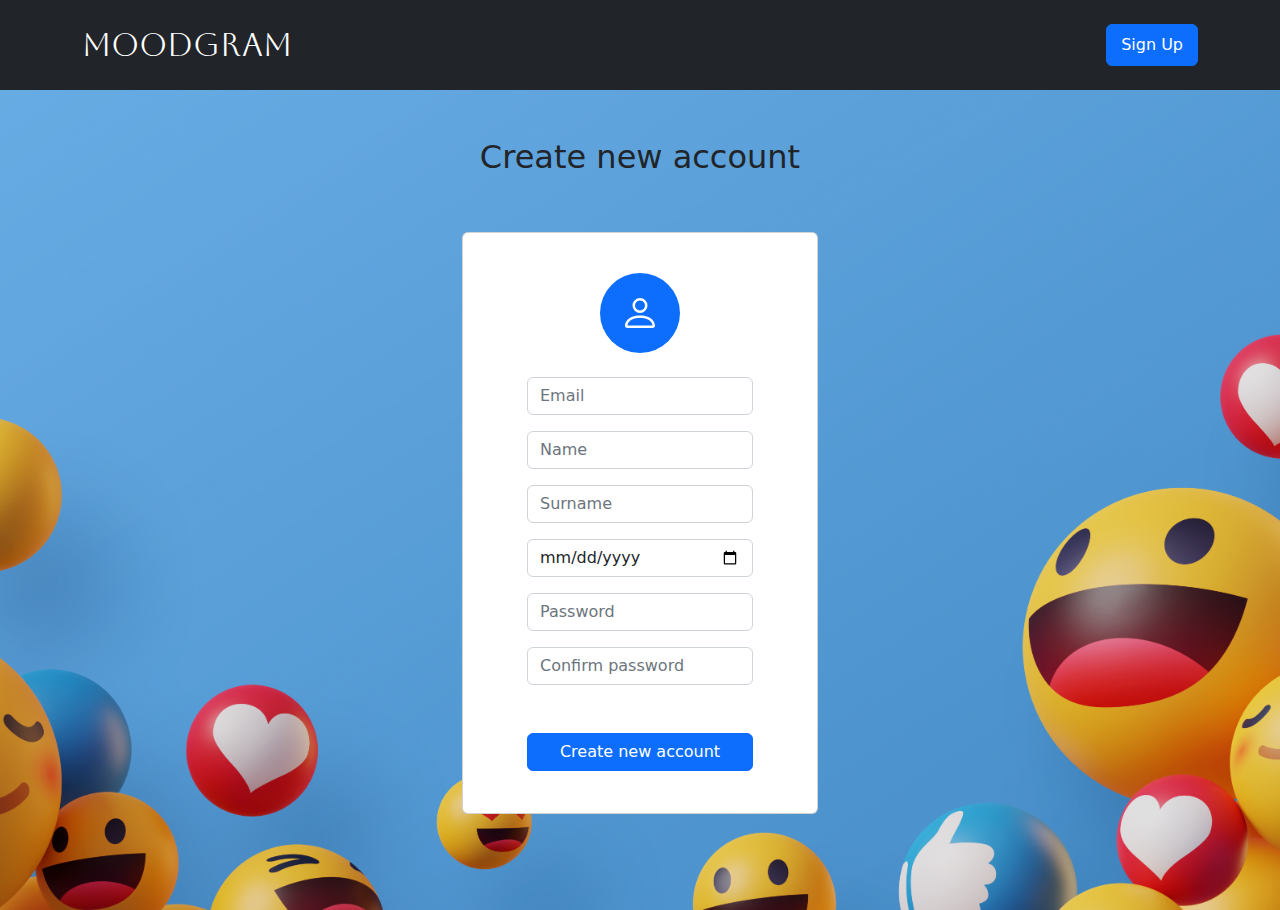
==== WebPages/register.html @ ae159cf2 "FrontEnd done" ====
<!DOCTYPE html>
<html lang="en">

<head>
    <meta charset="utf-8">
    <meta name="viewport" content="width=device-width, initial-scale=1.0, shrink-to-fit=no">
    <title>dashboardpost</title>
    <link rel="stylesheet" href="../assets/bootstrap/css/bootstrap.min.css?h=025df1ec88740cad5ff14bb3380da6dd">
    <link rel="stylesheet" href="https://fonts.googleapis.com/css?family=Abel&amp;display=swap">
    <link rel="stylesheet" href="https://fonts.googleapis.com/css?family=Aboreto&amp;display=swap">
    <link rel="stylesheet" href="https://fonts.googleapis.com/css?family=Poppins&amp;display=swap">
    <link rel="stylesheet" href="../assets/css/animate.min.css?h=5512c3e92e3931978c9ddcc7dbeed22b">
    <link rel="stylesheet" href="../assets/css/navbarStyle.css?h=befd8a398792e305b7ffd4a176b5b585">
    <link rel="stylesheet" href="../assets/css/searchBarAnimation.css?h=705ee09c845e6a0566bbf75e428a898f">
    <link rel="stylesheet" href="../assets/css/styles.css?h=398dee27db98ce7d017f9be833b45a5a">
</head>

<body id="hero">
    <nav class="navbar navbar-dark navbar-expand-md bg-dark py-3">
        <div class="container"><a class="navbar-brand d-flex align-items-center" href="index.html" style="font-family: Aboreto, serif;"><span class="fs-2">MoodGram</span></a><button data-bs-toggle="collapse" class="navbar-toggler" data-bs-target="#navcol-5"><span class="visually-hidden">Toggle navigation</span><span class="navbar-toggler-icon"></span></button>
            <div class="collapse navbar-collapse" id="navcol-5">
                <ul class="navbar-nav ms-auto" style="height: 4px;"></ul><a class="btn btn-primary ms-md-2" role="button" data-bss-hover-animate="pulse" href="register.html" style="padding: 8px 14px;">Sign Up</a>
            </div>
        </div>
    </nav>
    <section class="position-relative py-4 py-xl-5">
        <div class="container">
            <div class="row mb-5">
                <div class="col-md-8 col-xl-6 text-center mx-auto">
                    <h2>Create new account</h2>
                </div>
            </div>
            <div class="row d-flex justify-content-center">
                <div class="col-md-6 col-xl-4">
                    <div class="card mb-5">
                        <div class="card-body d-flex flex-column align-items-center" style="margin-bottom: 26px;">
                            <div class="bs-icon-xl bs-icon-circle bs-icon-primary bs-icon my-4"><svg xmlns="http://www.w3.org/2000/svg" width="1em" height="1em" fill="currentColor" viewBox="0 0 16 16" class="bi bi-person">
                                    <path d="M8 8a3 3 0 1 0 0-6 3 3 0 0 0 0 6zm2-3a2 2 0 1 1-4 0 2 2 0 0 1 4 0zm4 8c0 1-1 1-1 1H3s-1 0-1-1 1-4 6-4 6 3 6 4zm-1-.004c-.001-.246-.154-.986-.832-1.664C11.516 10.68 10.289 10 8 10c-2.29 0-3.516.68-4.168 1.332-.678.678-.83 1.418-.832 1.664h10z"></path>
                                </svg></div>
                            <form class="text-center" method="post">
                                <div class="mb-3"><input class="form-control" type="email" name="email" placeholder="Email" required="" pattern="[a-z0-9._%+-]+@[a-z0-9.-]+\.[a-z]{2,}$"></div>
                                <div class="mb-3"><input class="form-control" type="text" placeholder="Name" pattern="[^'\x22]+" required=""></div>
                                <div class="mb-3"><input class="form-control" type="text" placeholder="Surname" pattern="[^'\x22]+" required=""></div>
                                <div class="mb-3"><input class="form-control" type="date"></div>
                                <div class="mb-3"><input class="form-control" type="password" name="password" placeholder="Password" required="" pattern="(?=.*\d)(?=.*[a-z])(?=.*[A-Z]).{8,}"></div>
                                <div class="mb-3"><input class="form-control" type="password" name="password" placeholder="Confirm password" required="" pattern="(?=.*\d)(?=.*[a-z])(?=.*[A-Z]).{8,}"></div>
                                <div class="mb-3"></div><button class="btn btn-primary d-block w-100" type="submit" style="margin-top: 3rem;">Create new account</button>
                            </form>
                        </div>
                    </div>
                </div>
            </div>
        </div>
    </section>
    <script src="../assets/bootstrap/js/bootstrap.min.js?h=981245863c383366a329259d02b8172c"></script>
    <script src="../assets/js/bs-init.js?h=67ee20cf4e5150919853fca3720bbf0d"></script>
    <script src="../assets/js/Material-Text-Input.js?h=713af0c6ce93dbbce2f00bf0a98d0541"></script>
</body>

</html>
---- assets/css/navbarStyle.css ----
.bs-icon {
  --bs-icon-size: .75rem;
  display: flex;
  flex-shrink: 0;
  justify-content: center;
  align-items: center;
  font-size: var(--bs-icon-size);
  width: calc(var(--bs-icon-size) * 2);
  height: calc(var(--bs-icon-size) * 2);
  color: var(--bs-primary);
}

.bs-icon-xs {
  --bs-icon-size: 1rem;
  width: calc(var(--bs-icon-size) * 1.5);
  height: calc(var(--bs-icon-size) * 1.5);
}

.bs-icon-sm {
  --bs-icon-size: 1rem;
}

.bs-icon-md {
  --bs-icon-size: 1.5rem;
}

.bs-icon-lg {
  --bs-icon-size: 2rem;
}

.bs-icon-xl {
  --bs-icon-size: 2.5rem;
}

.bs-icon.bs-icon-primary {
  color: var(--bs-white);
  background: var(--bs-primary);
}

.bs-icon.bs-icon-primary-light {
  color: var(--bs-primary);
  background: rgba(var(--bs-primary-rgb), .2);
}

.bs-icon.bs-icon-semi-white {
  color: var(--bs-primary);
  background: rgba(255, 255, 255, .5);
}

.bs-icon.bs-icon-rounded {
  border-radius: .5rem;
}

.bs-icon.bs-icon-circle {
  border-radius: 50%;
}
---- assets/css/searchBarAnimation.css ----
.searchbar {
  margin-bottom: auto;
  margin-top: auto;
  height: 4rem;
  background-color: #353b48;
  border-radius: 30px;
  padding: 10px;
}

.search_input {
  color: white;
  border: 0;
  outline: 0;
  background: none;
  width: 0;
  caret-color: transparent;
  line-height: 40px;
  transition: width 0.4s linear;
}

@media (min-width: 768px) {
  .searchbar:hover form .search_input {
    padding: 0 10px;
    width: 450px;
    caret-color: red;
    transition: width 0.4s linear;
  }
}

@media (min-width: 768px) {
  .searchbar:hover > .searchbar {
    width: 450px;
  }
}

@media (min-width: 768px) {
  .searchbar:hover form .searchbar {
    padding: 0 10px;
    width: 450px;
    caret-color: red;
    transition: width 0.4s linear;
  }
}

@media (min-width: 767px) {
  .searchbar:hover form .search_icon {
    background: white;
    color: #e74c3c;
  }
}

.searchbar:hover form .search_icon {
  background: white;
  color: #e74c3c;
}

.search_icon {
  height: 40px;
  width: 40px;
  float: right;
  display: flex;
  justify-content: center;
  align-items: center;
  border-radius: 50%;
  color: white;
  text-decoration: none;
}

.search_input {
}

@media (max-width: 767px) {
  .search_input {
    width: 16rem;
  }
}

.navbar-collapse {
}

#background-card {
  background: url("../../assets/img/sfondo2.png?h=e0ddddf11096f08eb7f22304572ffa08") center / cover no-repeat;
  background-attachment: fixed;
  -webkit-filter: blur(3px);
  filter: blur(3px);
}

.searchbar: hover {
}

@media (max-width: 572px) {
  input {
    width: 100%;
  }
}
---- assets/css/styles.css ----
body {
}

#hero {
  width: 100%;
  background: url("../../assets/img/emojibackground.png?h=2a5cd7d3a9c31ae0d60e9c7bac9d2531") center / auto no-repeat;
  height: 100vh;
}

.backgroundContent {
  background-color: antiquewhite;
  padding: 2rem;
  border-radius: 3rem;
  width: 75%;
  margin-top: 5rem;
}

.image-style {
  width: 100%;
  border-radius: 3rem;
  position: relative;
}

.overpicture-trigger {
  position: absolute;
  width: 100%;
  height: 100%;
  border-radius: 3rem;
  z-index: 1;
  opacity: 0;
  transition: 0.5s;
}

.col-style-sx {
  position: relative;
  padding: 0;
  margin: 0 1rem 0 0;
}

.col-style-sx:hover .overpicture-trigger {
  background-color: rgba(0,0,0,0.57);
  opacity: 100%;
}

.col-style-dx:hover .overpicture-trigger {
  background-color: rgba(0,0,0,0.57);
  opacity: 100%;
}

.col-style-dx {
  position: relative;
  padding: 0;
  margin: 0 0 0 1rem;
}

@media (min-width: 992px) {
  .Cardsize {
    width: 60%!important;
  }
}

@media (min-width: 992px) {
  .NoMorePostSizeForBigScreen {
    width: 50%;
  }
}

@media (min-width: 1200px) {
  .fas.fa-heart {
    font-size: 6rem!important;
  }
}

.fas.fa-heart {
  color: var(--bs-red);
  font-size: 4rem;
}

@media (max-width: 767px) {
  .Cardsize {
    width: 80%!important;
  }
}

@media (max-width: 800px) {
  .image-style.profile-picture {
    width: 50%!important;
  }
}
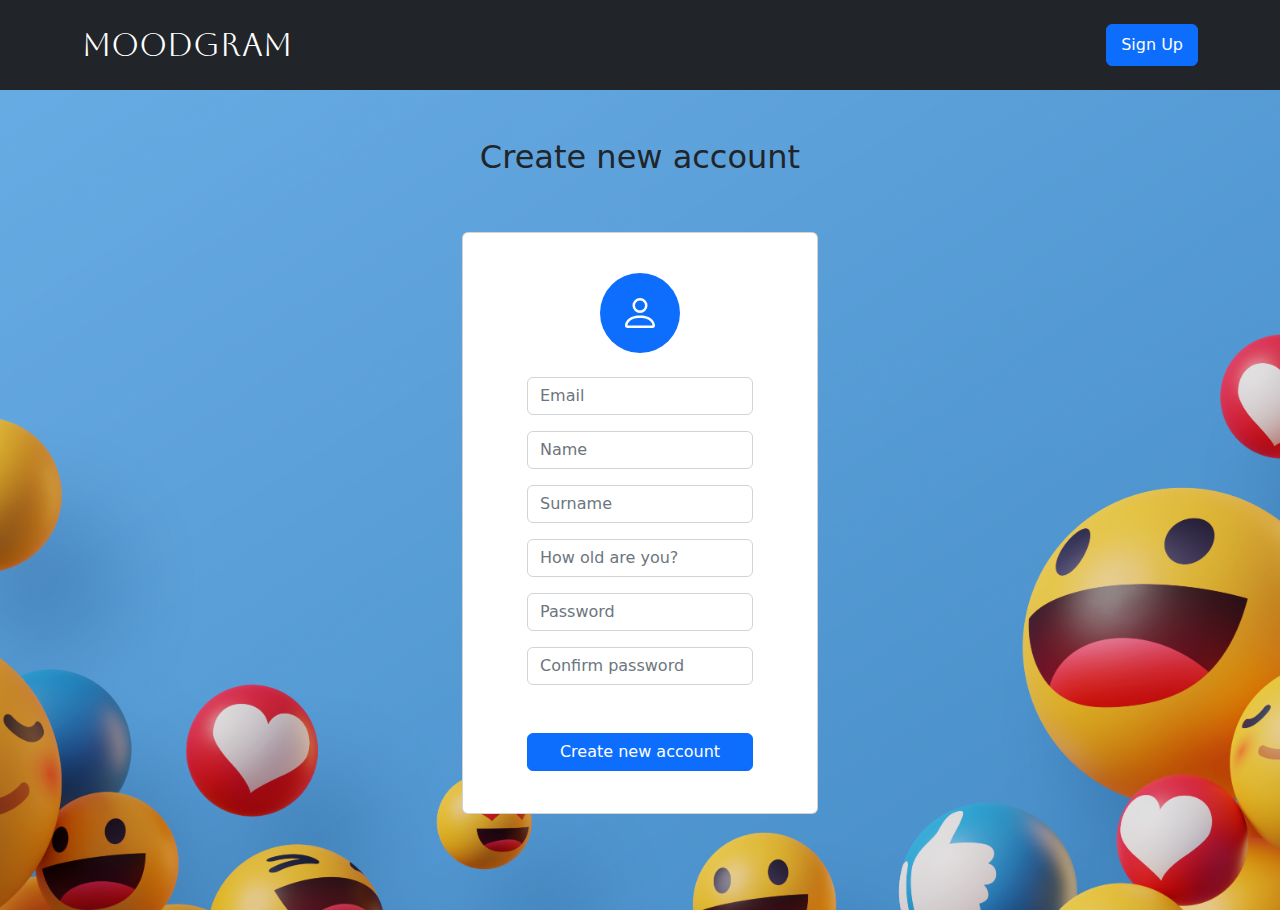
==== commit e7ce8a0a: "Signup" ====
--- a/WebPages/register.html
+++ b/WebPages/register.html
@@ -37,13 +37,13 @@
                             <div class="bs-icon-xl bs-icon-circle bs-icon-primary bs-icon my-4"><svg xmlns="http://www.w3.org/2000/svg" width="1em" height="1em" fill="currentColor" viewBox="0 0 16 16" class="bi bi-person">
                                     <path d="M8 8a3 3 0 1 0 0-6 3 3 0 0 0 0 6zm2-3a2 2 0 1 1-4 0 2 2 0 0 1 4 0zm4 8c0 1-1 1-1 1H3s-1 0-1-1 1-4 6-4 6 3 6 4zm-1-.004c-.001-.246-.154-.986-.832-1.664C11.516 10.68 10.289 10 8 10c-2.29 0-3.516.68-4.168 1.332-.678.678-.83 1.418-.832 1.664h10z"></path>
                                 </svg></div>
-                            <form class="text-center" method="post">
+                            <form class="text-center" method="post" action="/moodgram/dataBase/processSignUp.php" novalidate>
                                 <div class="mb-3"><input class="form-control" type="email" name="email" placeholder="Email" required="" pattern="[a-z0-9._%+-]+@[a-z0-9.-]+\.[a-z]{2,}$"></div>
-                                <div class="mb-3"><input class="form-control" type="text" placeholder="Name" pattern="[^'\x22]+" required=""></div>
-                                <div class="mb-3"><input class="form-control" type="text" placeholder="Surname" pattern="[^'\x22]+" required=""></div>
-                                <div class="mb-3"><input class="form-control" type="date"></div>
-                                <div class="mb-3"><input class="form-control" type="password" name="password" placeholder="Password" required="" pattern="(?=.*\d)(?=.*[a-z])(?=.*[A-Z]).{8,}"></div>
-                                <div class="mb-3"><input class="form-control" type="password" name="password" placeholder="Confirm password" required="" pattern="(?=.*\d)(?=.*[a-z])(?=.*[A-Z]).{8,}"></div>
+                                <div class="mb-3"><input class="form-control" type="text" name="name" placeholder="Name" pattern="[^'\x22]+" required=""></div>
+                                <div class="mb-3"><input class="form-control" type="text" name="surname" placeholder="Surname" pattern="[^'\x22]+" required=""></div>
+                                <div class="mb-3"><input class="form-control" type="number" name ="age" placeholder="How old are you?" min="18" required="" title="You need to be at least eighteen years old to join MoodGram"></div>
+                                <div class="mb-3"><input class="form-control" type="password" name="password" placeholder="Password" required="" pattern="(?=.*\d)(?=.*[a-z])(?=.*[A-Z]).{8,}" title="Your Password should contain at least 8 characters, 1 capital letter and 1 number"></div>
+                                <div class="mb-3"><input class="form-control" type="password" name="passwordConfirm" placeholder="Confirm password" required="" pattern="(?=.*\d)(?=.*[a-z])(?=.*[A-Z]).{8,}" title="The two passwords must be the same"></div>
                                 <div class="mb-3"></div><button class="btn btn-primary d-block w-100" type="submit" style="margin-top: 3rem;">Create new account</button>
                             </form>
                         </div>
